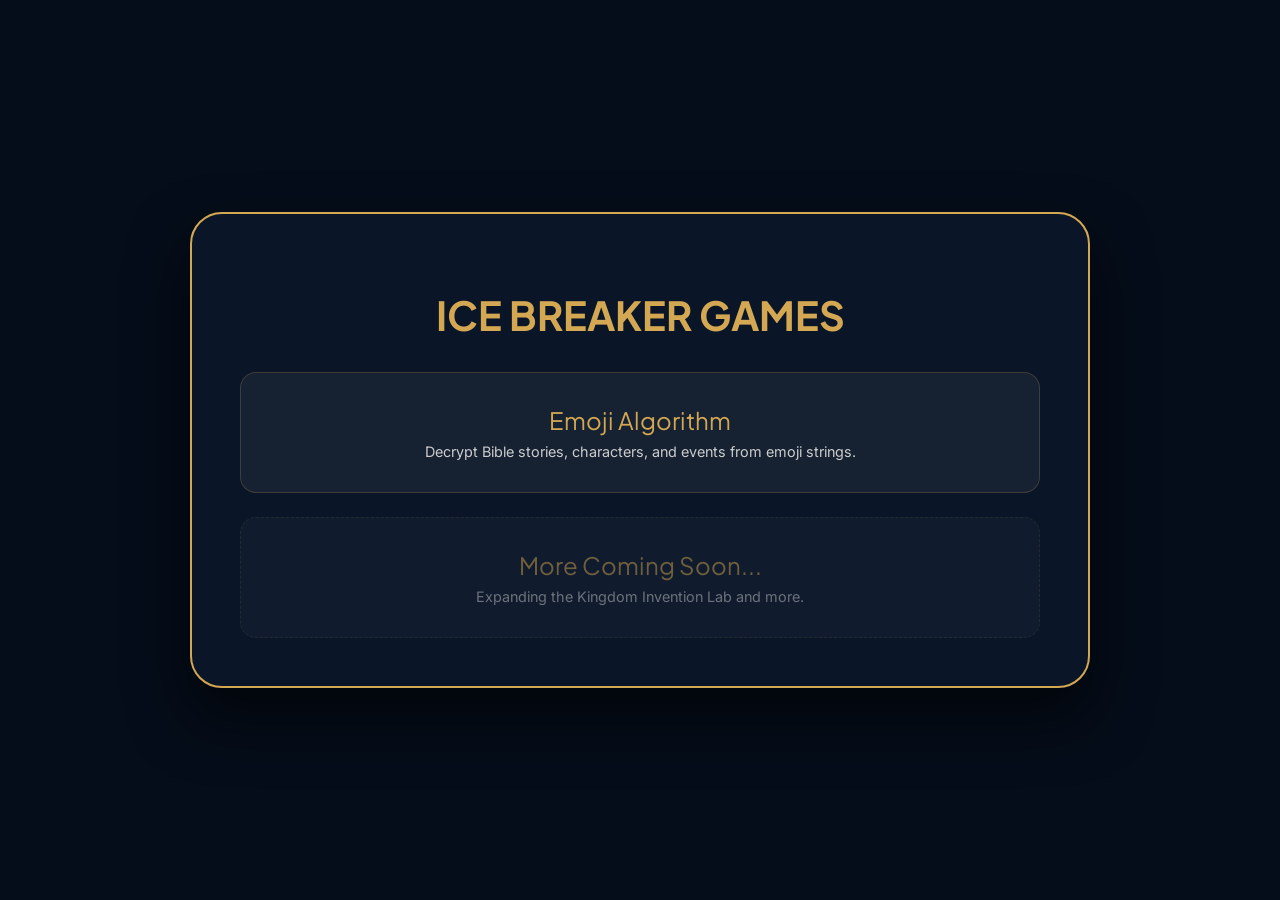
==== index.html @ 3355047a "feat: initial icebreakers directory and emoji-algorithm game" ====
<!DOCTYPE html>
<html lang="en">
<head>
    <meta charset="UTF-8">
    <meta name="viewport" content="width=device-width, initial-scale=1.0">
    <title>Ice Breakers | Adullam Academy</title>
    <link rel="preconnect" href="https://fonts.googleapis.com">
    <link rel="preconnect" href="https://fonts.gstatic.com" crossorigin>
    <link href="https://fonts.googleapis.com/css2?family=Inter:wght@400;600&family=Plus+Jakarta+Sans:wght@700&display=swap" rel="stylesheet">
    <style>
        :root {
            --color-navy-950: #050d1a;
            --color-navy-900: #0a1628;
            --color-gold-500: #d4a853;
            --color-cream: #faf8f5;
            --font-heading: 'Plus Jakarta Sans', system-ui, sans-serif;
            --font-body: 'Inter', system-ui, sans-serif;
        }
        body {
            margin: 0;
            padding: 0;
            font-family: var(--font-body);
            background-color: var(--color-navy-950);
            color: var(--color-cream);
            min-height: 100vh;
            display: flex;
            flex-direction: column;
            align-items: center;
            justify-content: center;
        }
        .container {
            text-align: center;
            max-width: 800px;
            width: 90%;
            padding: 3rem;
            border: 2px solid var(--color-gold-500);
            border-radius: 32px;
            background-color: var(--color-navy-900);
            box-shadow: 0 30px 60px rgba(0,0,0,0.6);
        }
        h1 {
            font-family: var(--font-heading);
            color: var(--color-gold-500);
            font-size: 2.5rem;
            margin-bottom: 2rem;
            text-transform: uppercase;
        }
        .game-grid {
            display: grid;
            gap: 1.5rem;
            margin-top: 2rem;
        }
        .game-card {
            background: rgba(255, 255, 255, 0.05);
            padding: 2rem;
            border-radius: 16px;
            border: 1px solid rgba(212, 168, 83, 0.2);
            text-decoration: none;
            color: inherit;
            transition: all 0.3s ease;
        }
        .game-card:hover {
            border-color: var(--color-gold-500);
            background: rgba(212, 168, 83, 0.05);
            transform: translateY(-5px);
        }
        .game-title {
            font-family: var(--font-heading);
            font-size: 1.5rem;
            color: var(--color-gold-500);
            margin-bottom: 0.5rem;
        }
        .game-desc {
            font-size: 0.9rem;
            opacity: 0.8;
        }
    </style>
</head>
<body>
    <div class="container">
        <h1>Ice Breaker Games</h1>
        <div class="game-grid">
            <a href="emoji-algorithm.html" class="game-card">
                <div class="game-title">Emoji Algorithm</div>
                <div class="game-desc">Decrypt Bible stories, characters, and events from emoji strings.</div>
            </a>
            <!-- Placeholder for future games -->
            <div class="game-card" style="opacity: 0.5; border-style: dashed; cursor: default;">
                <div class="game-title">More Coming Soon...</div>
                <div class="game-desc">Expanding the Kingdom Invention Lab and more.</div>
            </div>
        </div>
    </div>
</body>
</html>
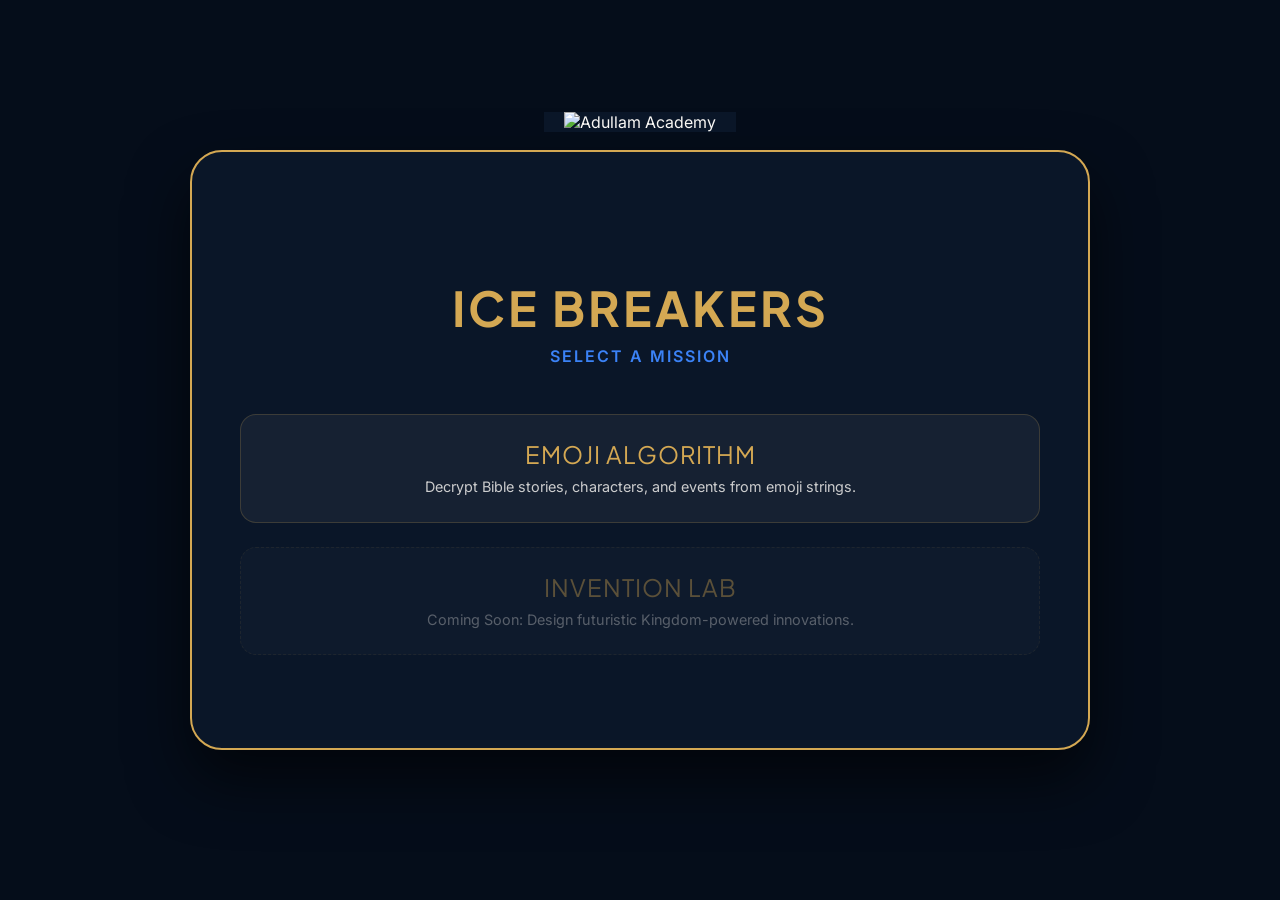
==== commit 777dead1: "style: unify branding and layout structure across home and game screens" ====
--- a/index.html
+++ b/index.html
@@ -12,22 +12,27 @@
             --color-navy-950: #050d1a;
             --color-navy-900: #0a1628;
             --color-gold-500: #d4a853;
+            --color-gold-400: #e5bc6a;
             --color-cream: #faf8f5;
+            --color-electric-500: #3b82f6;
             --font-heading: 'Plus Jakarta Sans', system-ui, sans-serif;
             --font-body: 'Inter', system-ui, sans-serif;
         }
+
         body {
             margin: 0;
             padding: 0;
             font-family: var(--font-body);
             background-color: var(--color-navy-950);
             color: var(--color-cream);
-            min-height: 100vh;
+            height: 100vh;
             display: flex;
             flex-direction: column;
             align-items: center;
             justify-content: center;
+            overflow: hidden;
         }
+
         .container {
             text-align: center;
             max-width: 800px;
@@ -37,57 +42,115 @@
             border-radius: 32px;
             background-color: var(--color-navy-900);
             box-shadow: 0 30px 60px rgba(0,0,0,0.6);
+            position: relative;
+            min-height: 500px;
+            display: flex;
+            flex-direction: column;
+            justify-content: center;
         }
+
+        .logo {
+            position: absolute;
+            top: -40px;
+            left: 50%;
+            transform: translateX(-50%);
+            background: var(--color-navy-900);
+            padding: 0 20px;
+        }
+
+        .logo img {
+            height: 60px;
+        }
+
         h1 {
             font-family: var(--font-heading);
             color: var(--color-gold-500);
-            font-size: 2.5rem;
+            font-size: 3rem;
+            margin-bottom: 0.5rem;
+            text-transform: uppercase;
+            letter-spacing: 3px;
+        }
+
+        .subtitle {
+            font-size: 1rem;
+            color: var(--color-electric-500);
             margin-bottom: 2rem;
+            font-weight: 600;
+            letter-spacing: 2px;
             text-transform: uppercase;
         }
+
         .game-grid {
             display: grid;
             gap: 1.5rem;
-            margin-top: 2rem;
+            margin-top: 1rem;
+            width: 100%;
         }
+
         .game-card {
             background: rgba(255, 255, 255, 0.05);
-            padding: 2rem;
+            padding: 1.5rem;
             border-radius: 16px;
             border: 1px solid rgba(212, 168, 83, 0.2);
             text-decoration: none;
             color: inherit;
-            transition: all 0.3s ease;
+            transition: all 0.3s cubic-bezier(0.4, 0, 0.2, 1);
+            display: flex;
+            flex-direction: column;
+            align-items: center;
         }
+
         .game-card:hover {
             border-color: var(--color-gold-500);
-            background: rgba(212, 168, 83, 0.05);
+            background: rgba(212, 168, 83, 0.1);
             transform: translateY(-5px);
+            box-shadow: 0 10px 20px rgba(0,0,0,0.3);
         }
+
         .game-title {
             font-family: var(--font-heading);
             font-size: 1.5rem;
             color: var(--color-gold-500);
             margin-bottom: 0.5rem;
+            text-transform: uppercase;
+            letter-spacing: 1px;
         }
+
         .game-desc {
             font-size: 0.9rem;
             opacity: 0.8;
+            line-height: 1.4;
+        }
+
+        .placeholder-card {
+            opacity: 0.4;
+            border-style: dashed;
+            cursor: default;
+        }
+
+        .placeholder-card:hover {
+            transform: none;
+            background: rgba(255, 255, 255, 0.05);
+            border-color: rgba(212, 168, 83, 0.2);
         }
     </style>
 </head>
 <body>
     <div class="container">
-        <h1>Ice Breaker Games</h1>
+        <div class="logo">
+            <img src="https://adullamacademy.com/logos/logo.png" alt="Adullam Academy">
+        </div>
+        <h1>Ice Breakers</h1>
+        <div class="subtitle">SELECT A MISSION</div>
+        
         <div class="game-grid">
             <a href="emoji-algorithm.html" class="game-card">
                 <div class="game-title">Emoji Algorithm</div>
                 <div class="game-desc">Decrypt Bible stories, characters, and events from emoji strings.</div>
             </a>
-            <!-- Placeholder for future games -->
-            <div class="game-card" style="opacity: 0.5; border-style: dashed; cursor: default;">
-                <div class="game-title">More Coming Soon...</div>
-                <div class="game-desc">Expanding the Kingdom Invention Lab and more.</div>
+            <div class="game-card placeholder-card">
+                <div class="game-title">Invention Lab</div>
+                <div class="game-desc">Coming Soon: Design futuristic Kingdom-powered innovations.</div>
             </div>
         </div>
     </div>
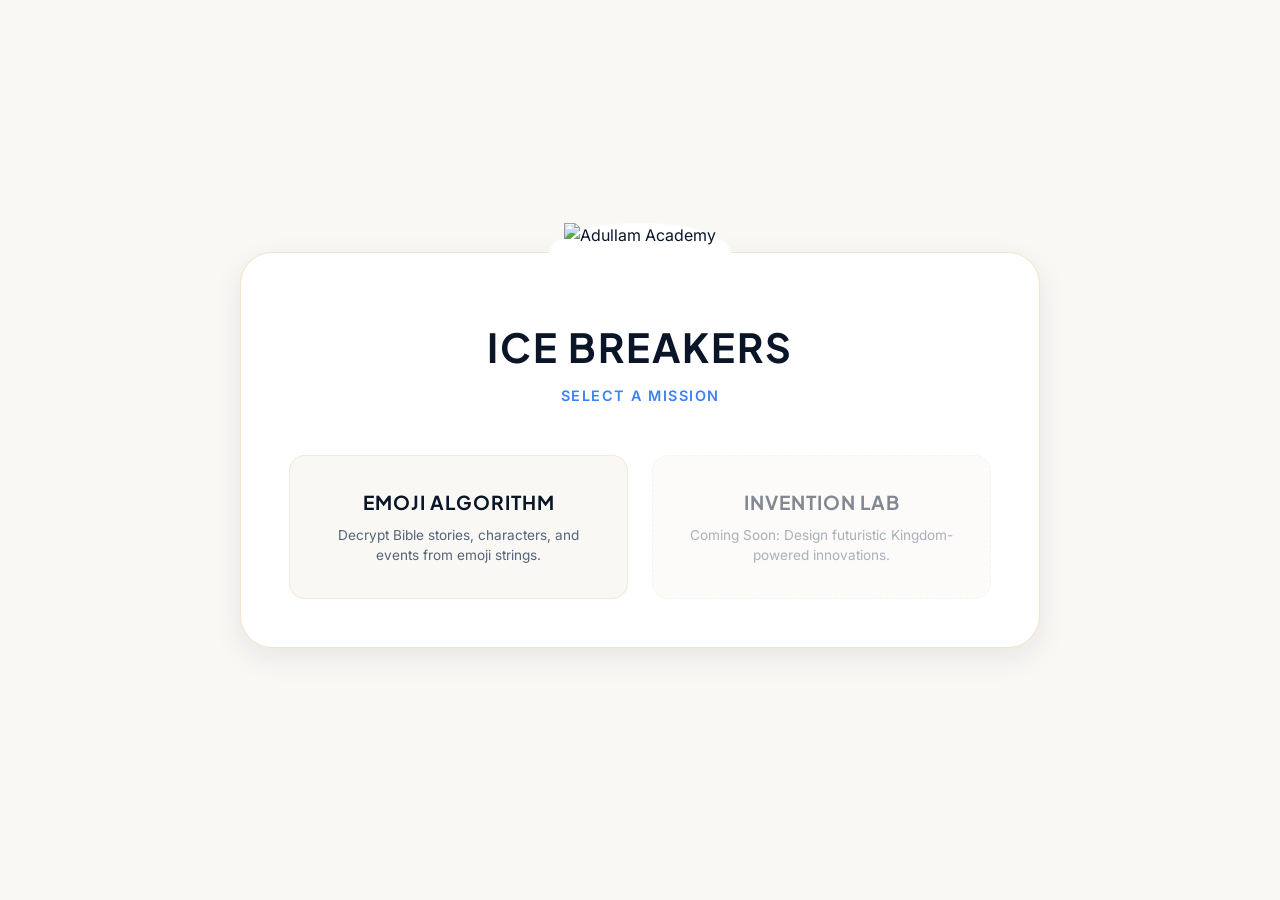
==== commit e163f644: "refactor: modularize structure, implement light theme, and improve mobile responsiveness" ====
--- a/index.html
+++ b/index.html
@@ -4,93 +4,24 @@
     <meta charset="UTF-8">
     <meta name="viewport" content="width=device-width, initial-scale=1.0">
     <title>Ice Breakers | Adullam Academy</title>
+    <link rel="icon" type="image/png" href="favicon.png">
     <link rel="preconnect" href="https://fonts.googleapis.com">
     <link rel="preconnect" href="https://fonts.gstatic.com" crossorigin>
-    <link href="https://fonts.googleapis.com/css2?family=Inter:wght@400;600&family=Plus+Jakarta+Sans:wght@700&display=swap" rel="stylesheet">
+    <link href="https://fonts.googleapis.com/css2?family=Inter:wght@400;600;700&family=Plus+Jakarta+Sans:wght@700&display=swap" rel="stylesheet">
+    <link rel="stylesheet" href="global.css">
     <style>
-        :root {
-            --color-navy-950: #050d1a;
-            --color-navy-900: #0a1628;
-            --color-gold-500: #d4a853;
-            --color-gold-400: #e5bc6a;
-            --color-cream: #faf8f5;
-            --color-electric-500: #3b82f6;
-            --font-heading: 'Plus Jakarta Sans', system-ui, sans-serif;
-            --font-body: 'Inter', system-ui, sans-serif;
-        }
-
-        body {
-            margin: 0;
-            padding: 0;
-            font-family: var(--font-body);
-            background-color: var(--color-navy-950);
-            color: var(--color-cream);
-            height: 100vh;
-            display: flex;
-            flex-direction: column;
-            align-items: center;
-            justify-content: center;
-            overflow: hidden;
-        }
-
-        .container {
-            text-align: center;
-            max-width: 800px;
-            width: 90%;
-            padding: 3rem;
-            border: 2px solid var(--color-gold-500);
-            border-radius: 32px;
-            background-color: var(--color-navy-900);
-            box-shadow: 0 30px 60px rgba(0,0,0,0.6);
-            position: relative;
-            min-height: 500px;
-            display: flex;
-            flex-direction: column;
-            justify-content: center;
-        }
-
-        .logo {
-            position: absolute;
-            top: -40px;
-            left: 50%;
-            transform: translateX(-50%);
-            background: var(--color-navy-900);
-            padding: 0 20px;
-        }
-
-        .logo img {
-            height: 60px;
-        }
-
-        h1 {
-            font-family: var(--font-heading);
-            color: var(--color-gold-500);
-            font-size: 3rem;
-            margin-bottom: 0.5rem;
-            text-transform: uppercase;
-            letter-spacing: 3px;
-        }
-
-        .subtitle {
-            font-size: 1rem;
-            color: var(--color-electric-500);
-            margin-bottom: 2rem;
-            font-weight: 600;
-            letter-spacing: 2px;
-            text-transform: uppercase;
-        }
-
         .game-grid {
             display: grid;
+            grid-template-columns: repeat(auto-fit, minmax(280px, 1fr));
             gap: 1.5rem;
             margin-top: 1rem;
             width: 100%;
         }
 
         .game-card {
-            background: rgba(255, 255, 255, 0.05);
-            padding: 1.5rem;
-            border-radius: 16px;
+            background: var(--color-cream);
+            padding: 2rem;
+            border-radius: var(--radius-md);
             border: 1px solid rgba(212, 168, 83, 0.2);
             text-decoration: none;
             color: inherit;
@@ -102,36 +33,39 @@
 
         .game-card:hover {
             border-color: var(--color-gold-500);
-            background: rgba(212, 168, 83, 0.1);
+            background: white;
             transform: translateY(-5px);
-            box-shadow: 0 10px 20px rgba(0,0,0,0.3);
+            box-shadow: var(--shadow-soft);
         }
 
         .game-title {
             font-family: var(--font-heading);
-            font-size: 1.5rem;
-            color: var(--color-gold-500);
+            font-size: 1.2rem;
+            color: var(--color-navy-900);
             margin-bottom: 0.5rem;
             text-transform: uppercase;
             letter-spacing: 1px;
+            font-weight: 700;
         }
 
         .game-desc {
-            font-size: 0.9rem;
-            opacity: 0.8;
-            line-height: 1.4;
+            font-size: 0.85rem;
+            opacity: 0.7;
+            line-height: 1.5;
+            color: var(--color-navy-800);
         }
 
         .placeholder-card {
-            opacity: 0.4;
+            opacity: 0.5;
             border-style: dashed;
             cursor: default;
         }
 
         .placeholder-card:hover {
             transform: none;
-            background: rgba(255, 255, 255, 0.05);
+            background: var(--color-cream);
             border-color: rgba(212, 168, 83, 0.2);
+            box-shadow: none;
         }
     </style>
 </head>
@@ -144,7 +78,7 @@
         <div class="subtitle">SELECT A MISSION</div>
         
         <div class="game-grid">
-            <a href="emoji-algorithm.html" class="game-card">
+            <a href="games/emoji-algorithm/index.html" class="game-card">
                 <div class="game-title">Emoji Algorithm</div>
                 <div class="game-desc">Decrypt Bible stories, characters, and events from emoji strings.</div>
             </a>
--- a/global.css
+++ b/global.css
@@ -0,0 +1,143 @@
+/* Adullam Academy - Global Styles */
+
+:root {
+    /* Brand Colors - Light Theme */
+    --color-navy-950: #050d1a;
+    --color-navy-900: #0a1628;
+    --color-navy-800: #0f2744;
+    --color-gold-600: #b8942f;
+    --color-gold-500: #d4a853;
+    --color-gold-400: #e5bc6a;
+    --color-cream: #faf8f5;
+    --color-cream-dark: #f5f0e8;
+    --color-electric-500: #3b82f6;
+    
+    /* Fonts */
+    --font-heading: 'Plus Jakarta Sans', system-ui, sans-serif;
+    --font-body: 'Inter', system-ui, sans-serif;
+
+    /* Spacing & Sizing */
+    --container-max-width: 800px;
+    --radius-lg: 32px;
+    --radius-md: 16px;
+    --shadow-soft: 0 10px 30px rgba(10, 22, 40, 0.08);
+}
+
+* {
+    box-sizing: border-box;
+}
+
+body {
+    margin: 0;
+    padding: 0;
+    font-family: var(--font-body);
+    background-color: var(--color-cream);
+    color: var(--color-navy-900);
+    min-height: 100vh;
+    display: flex;
+    flex-direction: column;
+    align-items: center;
+    justify-content: center;
+    overflow-x: hidden;
+    line-height: 1.5;
+}
+
+.container {
+    text-align: center;
+    max-width: var(--container-max-width);
+    width: 90%;
+    margin: 2rem auto;
+    padding: clamp(1.5rem, 5vw, 3rem);
+    border: 1px solid rgba(212, 168, 83, 0.3);
+    border-radius: var(--radius-lg);
+    background-color: white;
+    box-shadow: var(--shadow-soft);
+    position: relative;
+    display: flex;
+    flex-direction: column;
+    justify-content: center;
+}
+
+.logo {
+    position: absolute;
+    top: -30px;
+    left: 50%;
+    transform: translateX(-50%);
+    background: white;
+    padding: 0 15px;
+    border-radius: 50%;
+}
+
+.logo img {
+    height: 60px;
+    display: block;
+}
+
+h1 {
+    font-family: var(--font-heading);
+    color: var(--color-navy-900);
+    font-size: clamp(1.8rem, 8vw, 2.5rem);
+    margin: 1rem 0 0.5rem;
+    text-transform: uppercase;
+    letter-spacing: 2px;
+}
+
+.subtitle {
+    font-size: 0.9rem;
+    color: var(--color-electric-500);
+    margin-bottom: 2rem;
+    font-weight: 600;
+    letter-spacing: 1.5px;
+    text-transform: uppercase;
+}
+
+/* Button Base Styles */
+button, .btn {
+    padding: 0.8rem 1.5rem;
+    border-radius: 12px;
+    border: none;
+    cursor: pointer;
+    font-family: var(--font-body);
+    font-weight: 700;
+    font-size: 0.9rem;
+    transition: all 0.2s cubic-bezier(0.4, 0, 0.2, 1);
+    text-transform: uppercase;
+    letter-spacing: 1px;
+    display: inline-block;
+    text-decoration: none;
+}
+
+.btn-primary {
+    background-color: var(--color-gold-500);
+    color: var(--color-navy-950);
+}
+
+.btn-primary:hover {
+    background-color: var(--color-gold-400);
+    transform: translateY(-2px);
+    box-shadow: 0 4px 12px rgba(212, 168, 83, 0.2);
+}
+
+.btn-secondary {
+    background-color: transparent;
+    border: 2px solid var(--color-gold-500);
+    color: var(--color-gold-600);
+}
+
+.btn-secondary:hover {
+    background-color: rgba(212, 168, 83, 0.05);
+    transform: translateY(-2px);
+}
+
+/* Mobile Responsiveness */
+@media (max-width: 600px) {
+    .container {
+        padding: 2rem 1rem;
+        margin: 1rem auto;
+        border-radius: 24px;
+    }
+    
+    .logo img {
+        height: 50px;
+    }
+}
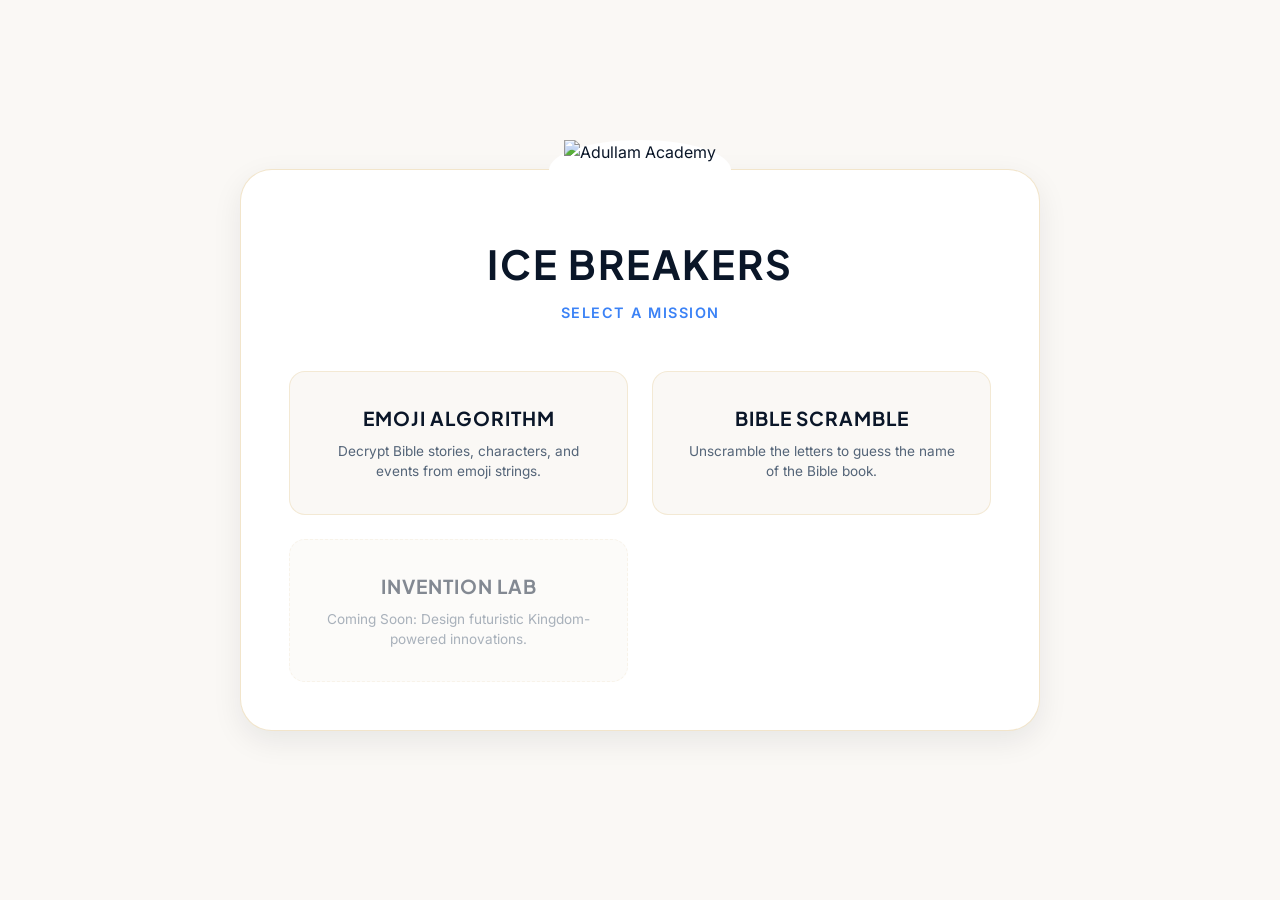
==== commit 2a3bb031: "feat: add Bible Book Scramble game" ====
--- a/index.html
+++ b/index.html
@@ -82,6 +82,10 @@
                 <div class="game-title">Emoji Algorithm</div>
                 <div class="game-desc">Decrypt Bible stories, characters, and events from emoji strings.</div>
             </a>
+            <a href="games/bible-scramble/index.html" class="game-card">
+                <div class="game-title">Bible Scramble</div>
+                <div class="game-desc">Unscramble the letters to guess the name of the Bible book.</div>
+            </a>
             <div class="game-card placeholder-card">
                 <div class="game-title">Invention Lab</div>
                 <div class="game-desc">Coming Soon: Design futuristic Kingdom-powered innovations.</div>
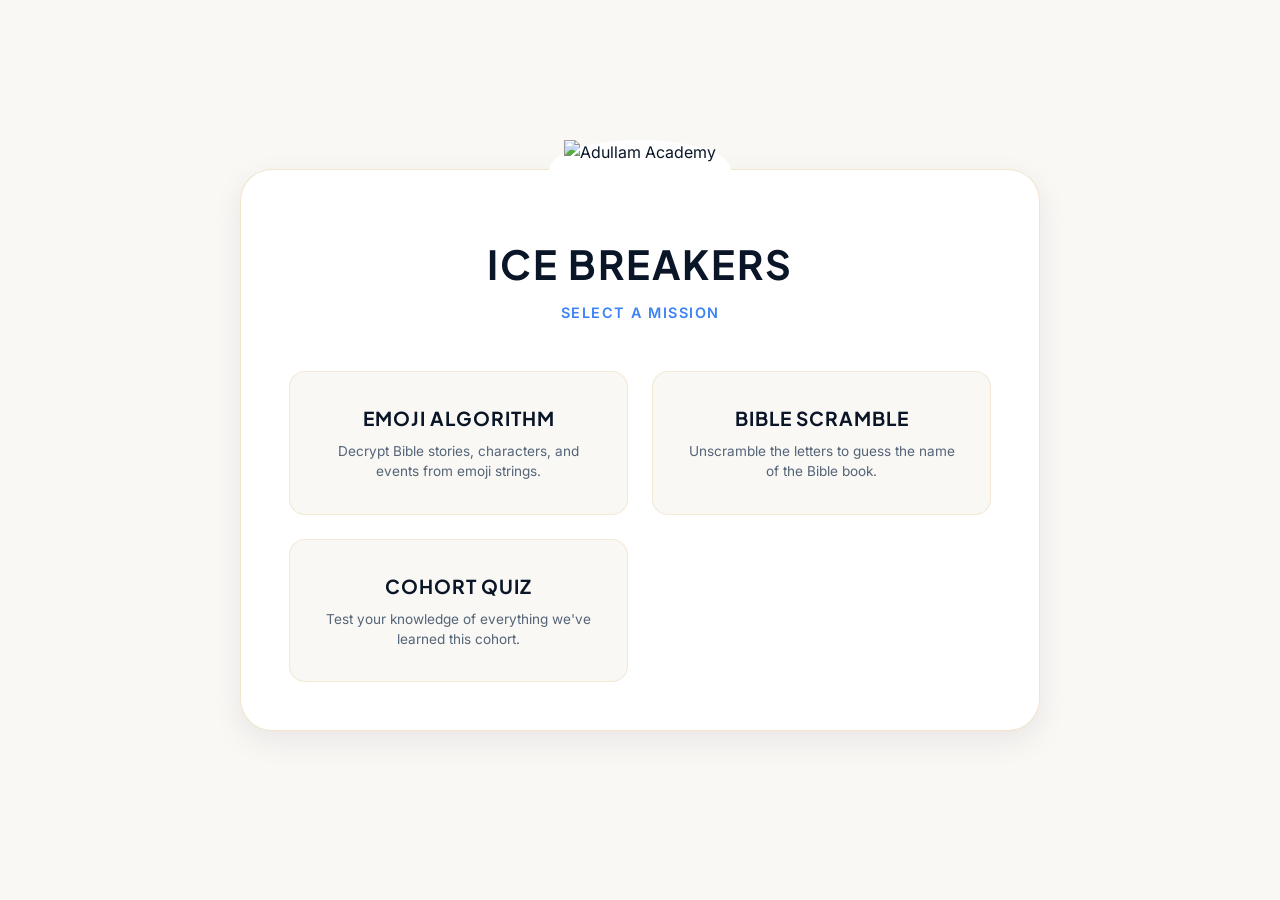
==== commit 62ba9fb2: "feat: add Cohort Quiz game with 25 questions from this cohort's lessons" ====
--- a/index.html
+++ b/index.html
@@ -86,11 +86,11 @@
                 <div class="game-title">Bible Scramble</div>
                 <div class="game-desc">Unscramble the letters to guess the name of the Bible book.</div>
             </a>
-            <div class="game-card placeholder-card">
-                <div class="game-title">Invention Lab</div>
-                <div class="game-desc">Coming Soon: Design futuristic Kingdom-powered innovations.</div>
-            </div>
+            <a href="games/cohort-quiz/index.html" class="game-card">
+                <div class="game-title">Cohort Quiz</div>
+                <div class="game-desc">Test your knowledge of everything we've learned this cohort.</div>
+            </a>
         </div>
     </div>
 </body>
-</html>
+</html>
